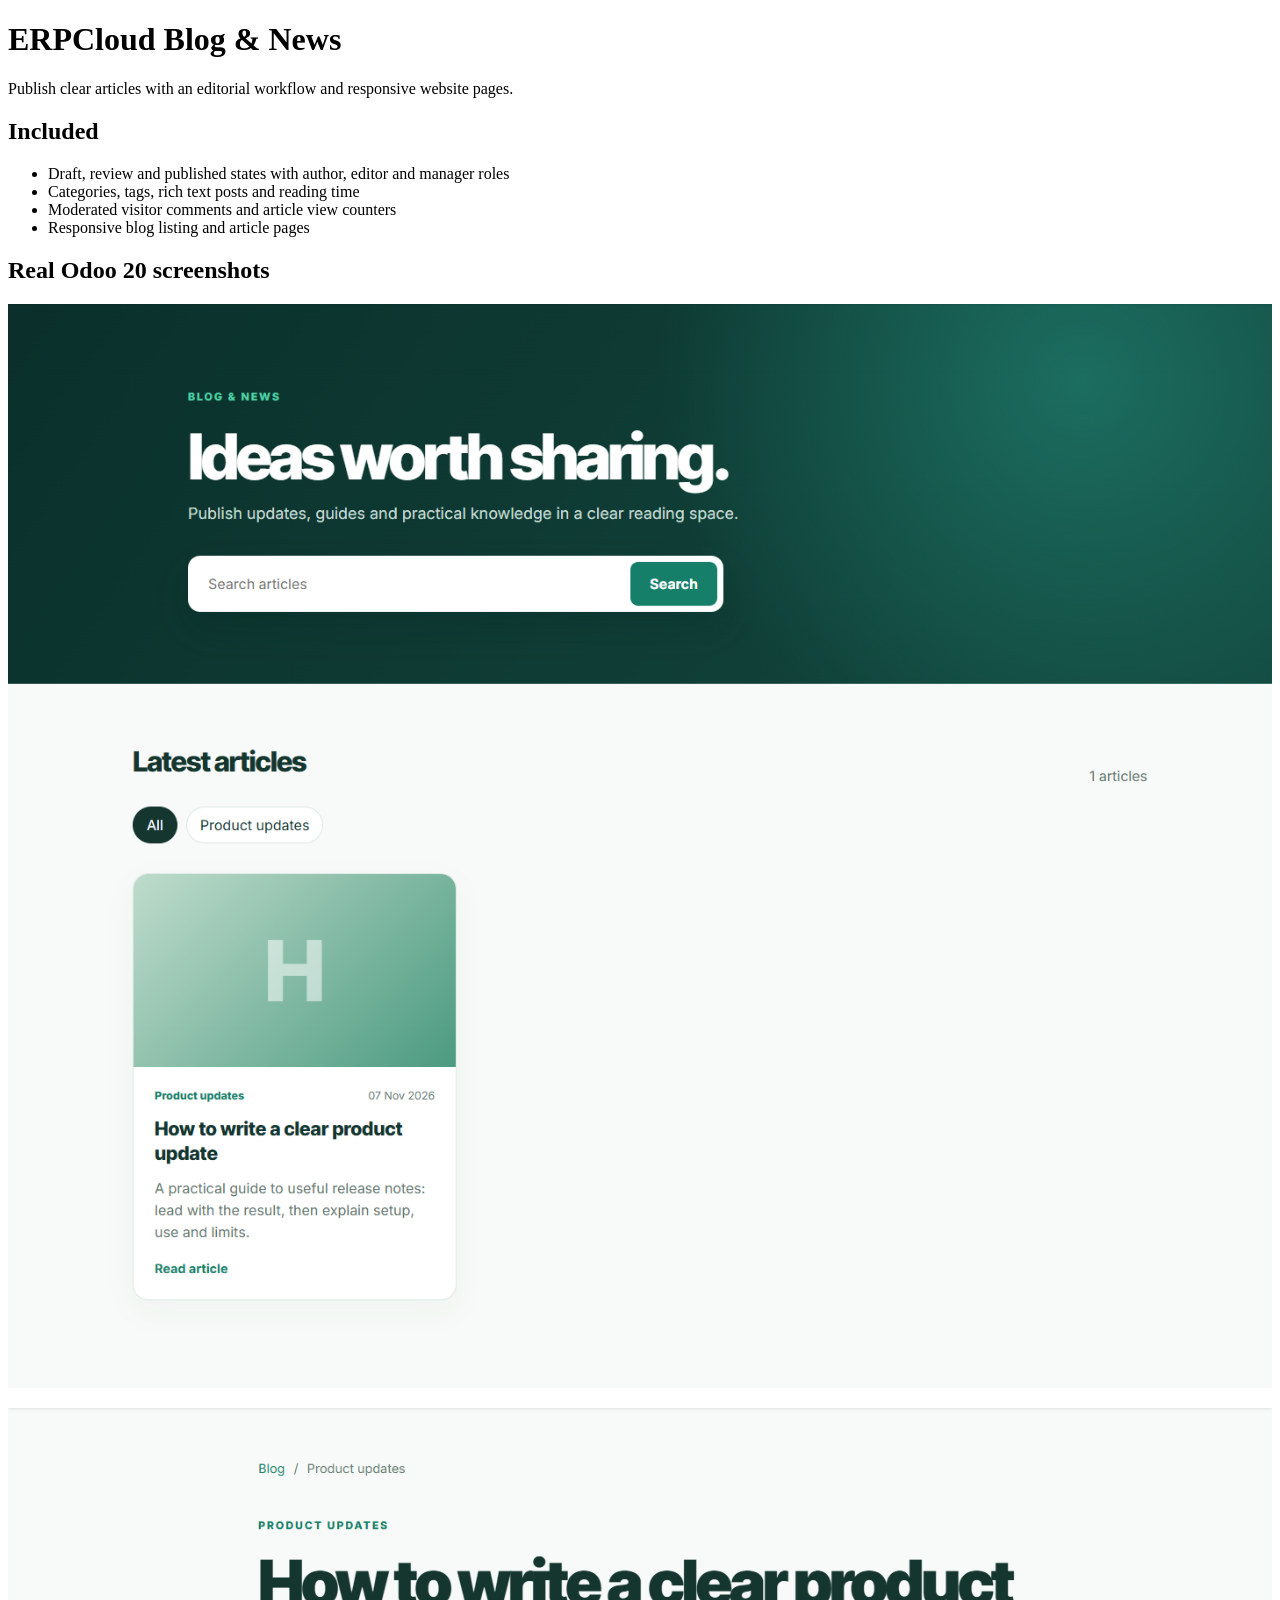
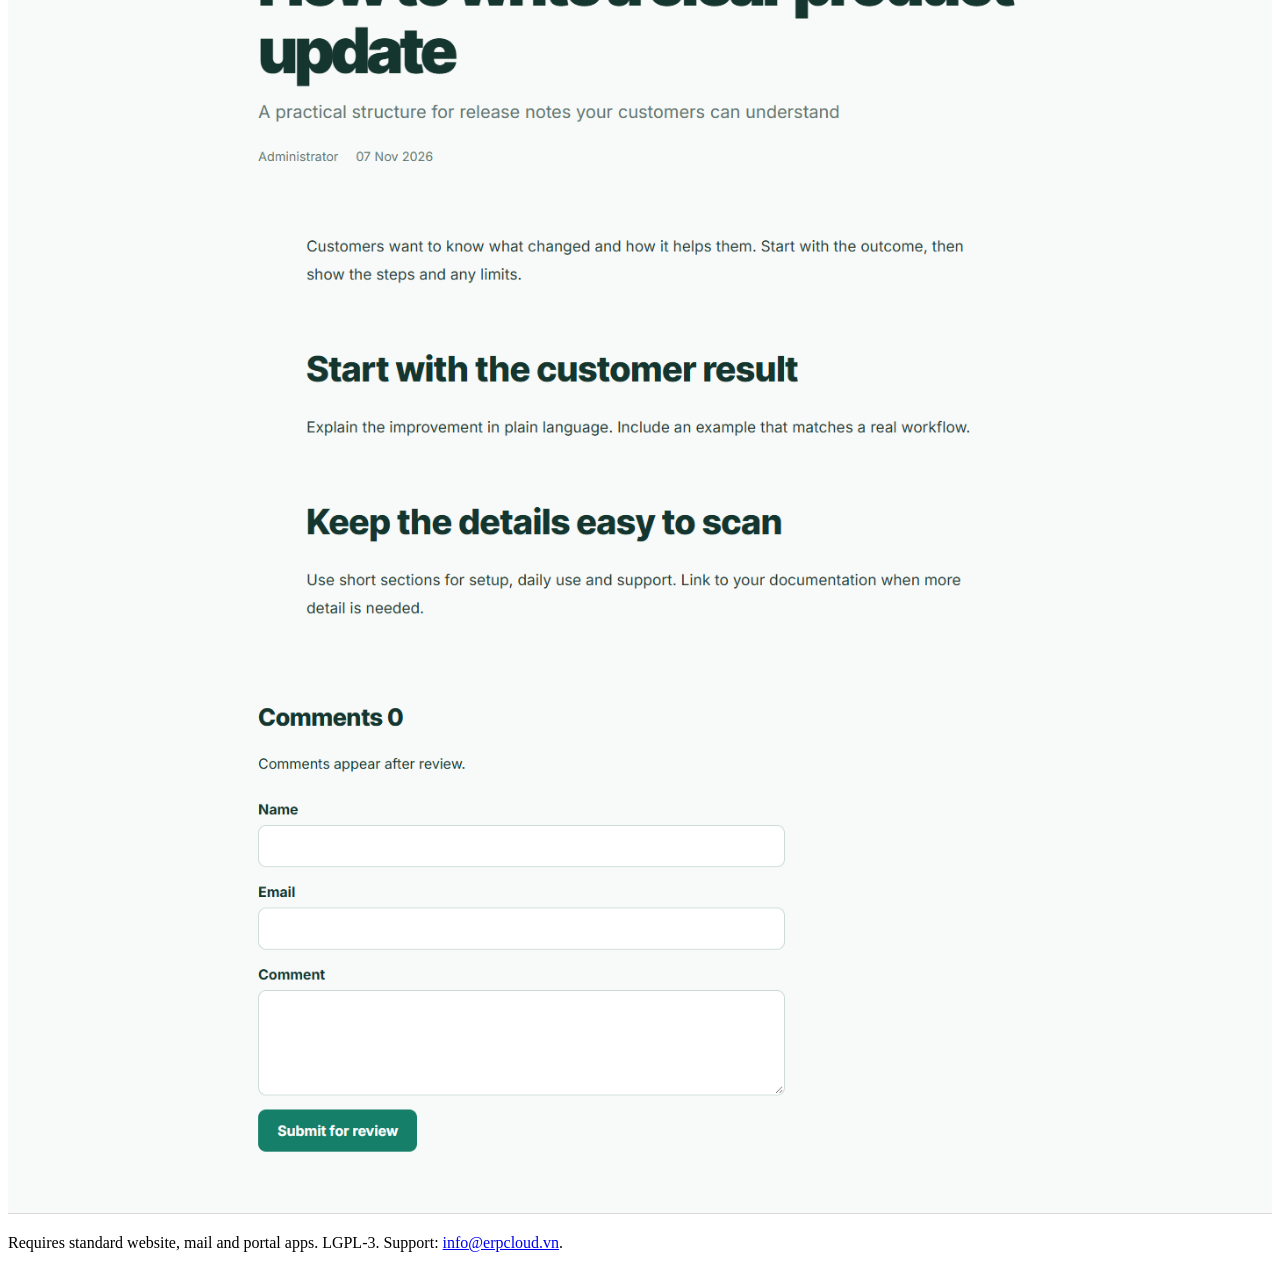
==== erpcloud_blog/static/description/index.html @ 2917d622 "[20.0] Add verified Blog, Video Library and AI Livechat free addons" ====
<!doctype html><html lang="en"><head><meta charset="utf-8"><title>ERPCloud Blog &amp; News</title></head><body><div class="container py-4"><h1>ERPCloud Blog &amp; News</h1><p class="lead">Publish clear articles with an editorial workflow and responsive website pages.</p><h2>Included</h2><ul><li>Draft, review and published states with author, editor and manager roles</li><li>Categories, tags, rich text posts and reading time</li><li>Moderated visitor comments and article view counters</li><li>Responsive blog listing and article pages</li></ul><h2>Real Odoo 20 screenshots</h2><p><img src="screenshot_news.png" alt="Blog listing on Odoo 20" style="max-width:100%;height:auto"></p><p><img src="screenshot_post.png" alt="Article page on Odoo 20" style="max-width:100%;height:auto"></p><p>Requires standard website, mail and portal apps. LGPL-3. Support: <a href="mailto:info@erpcloud.vn">info@erpcloud.vn</a>.</p></div></body></html>
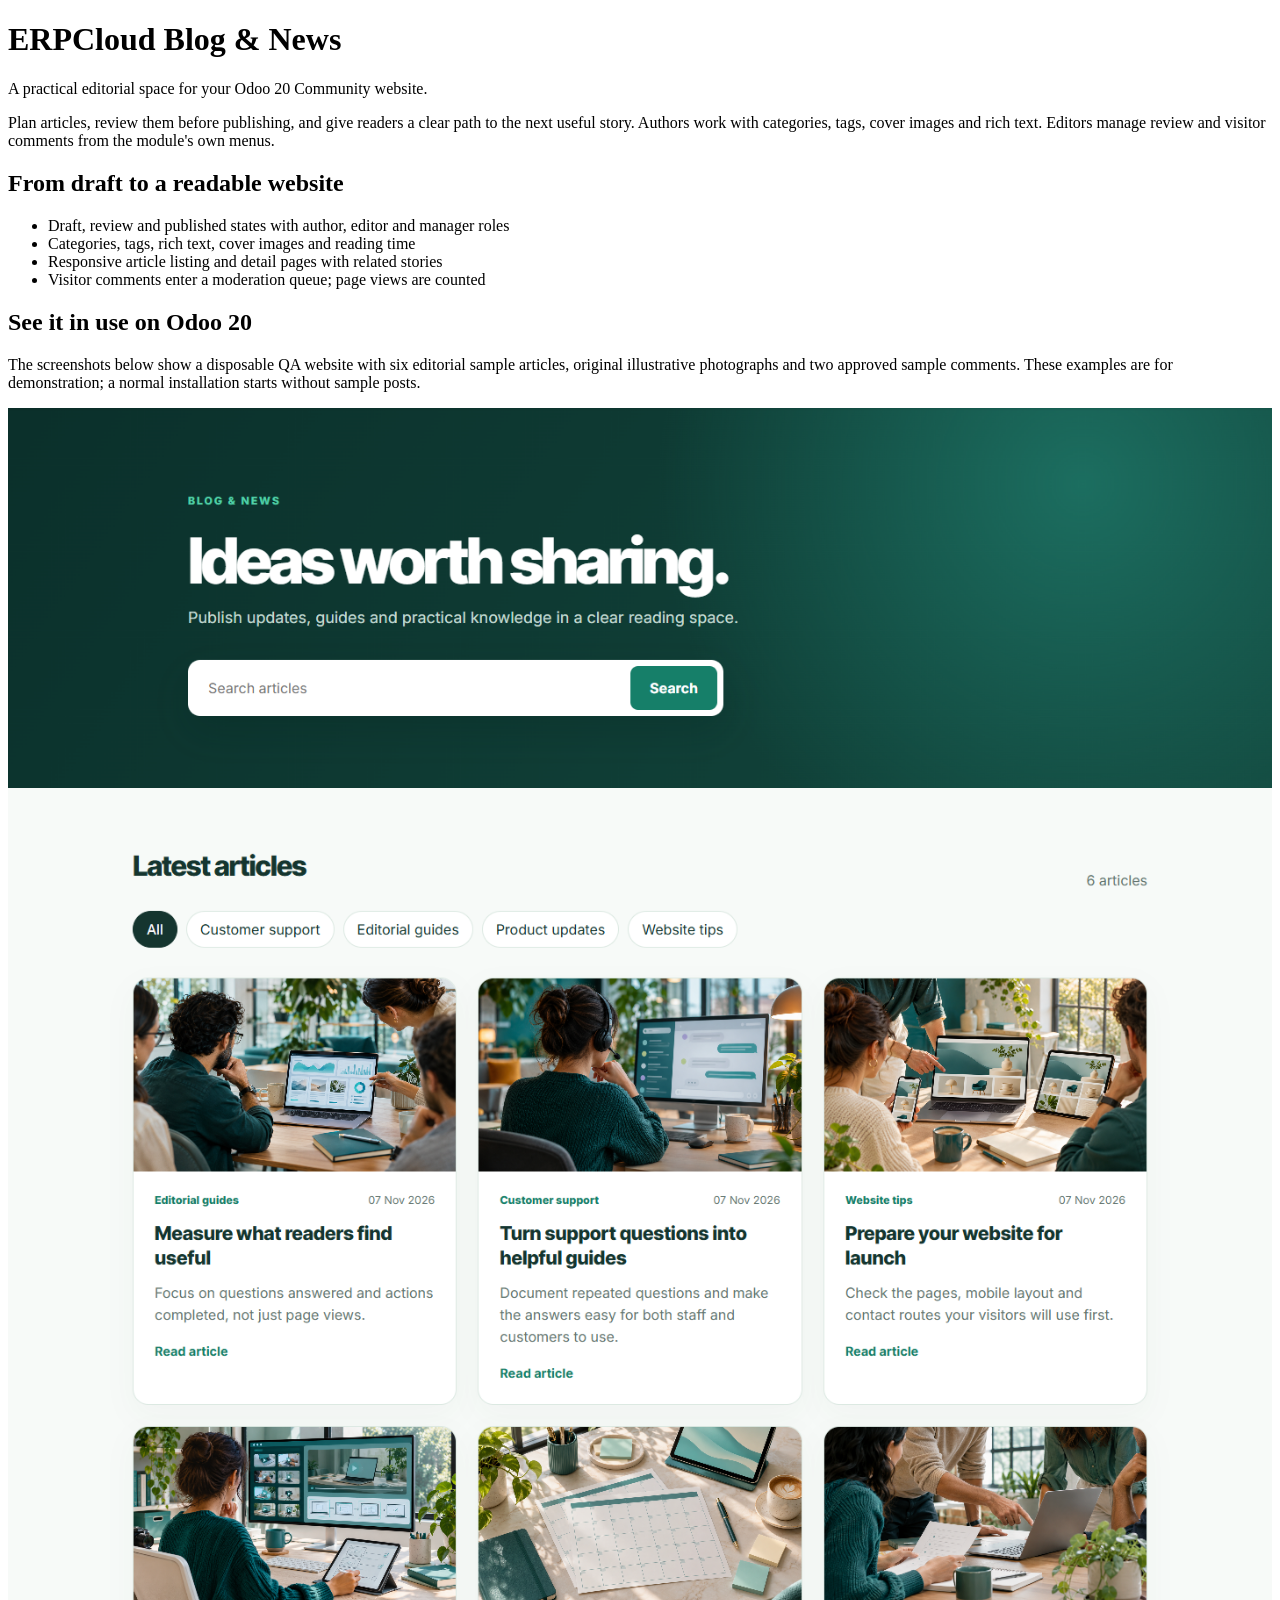
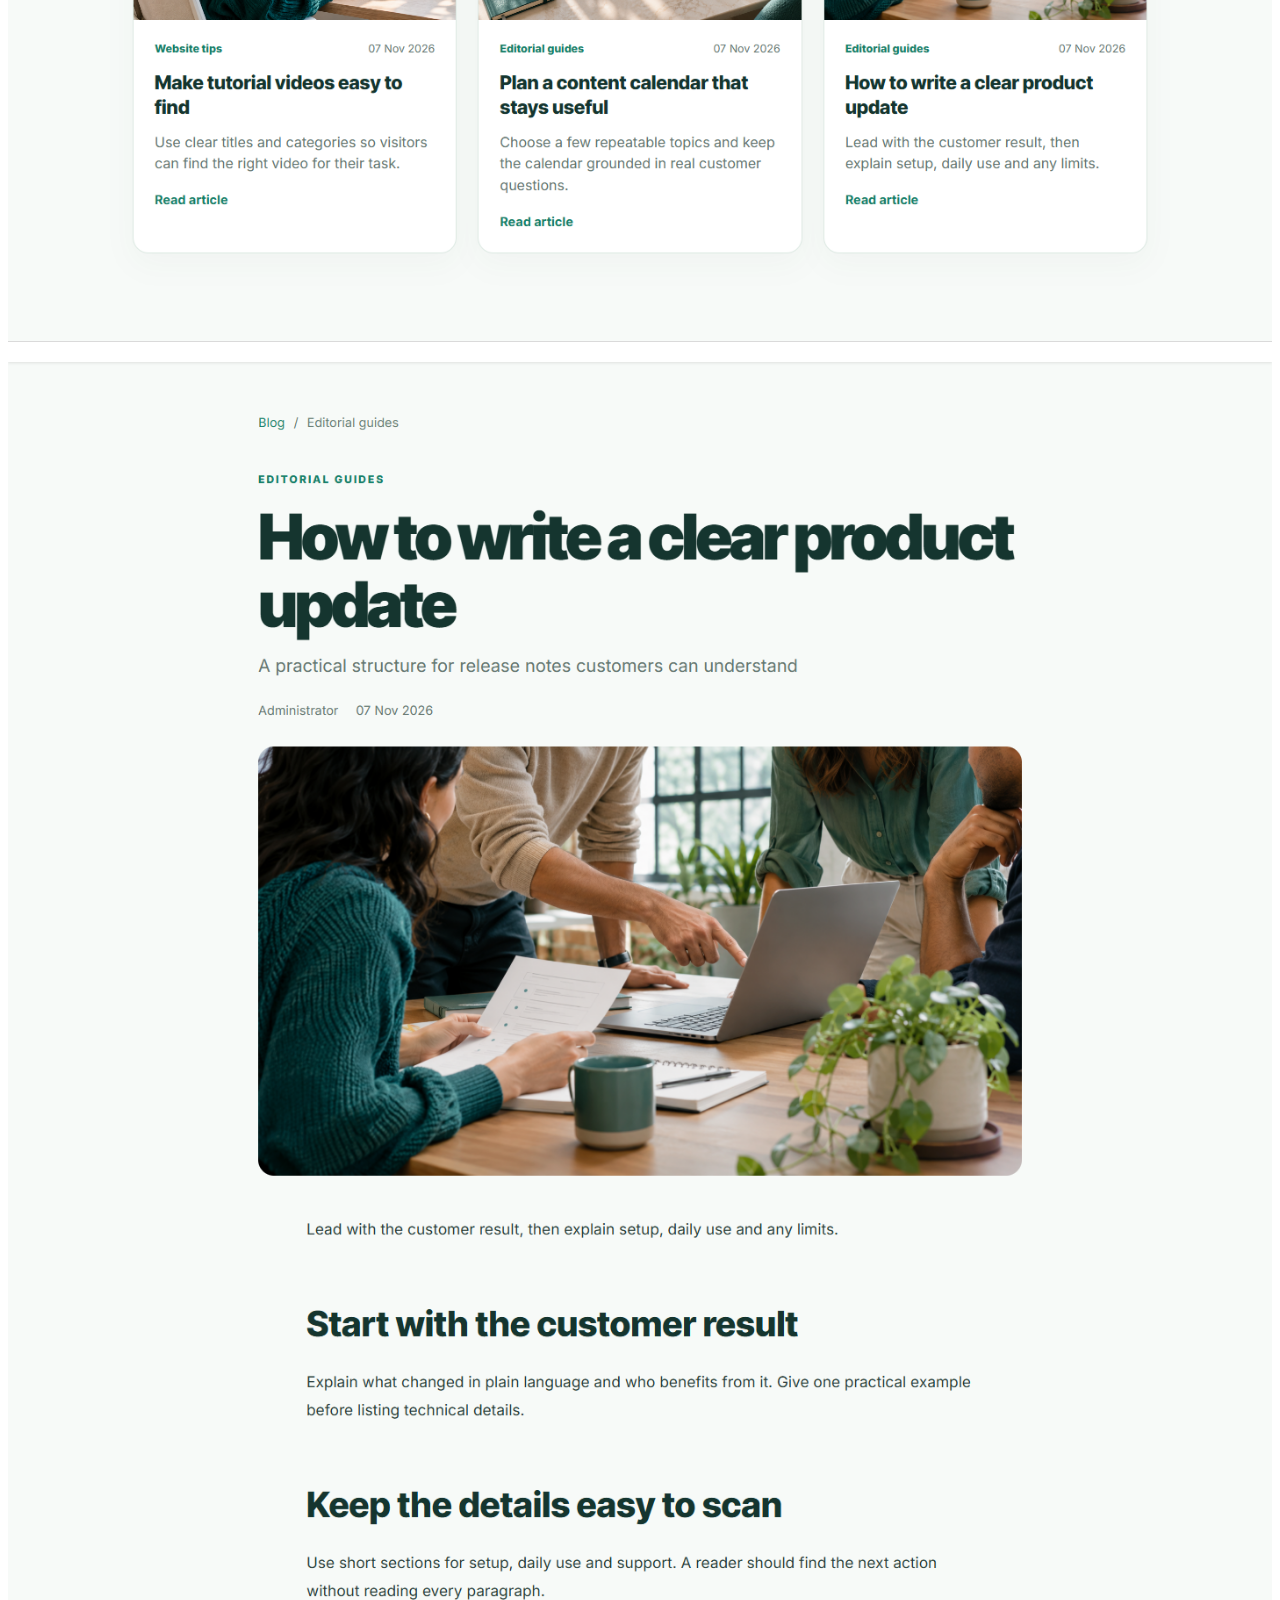
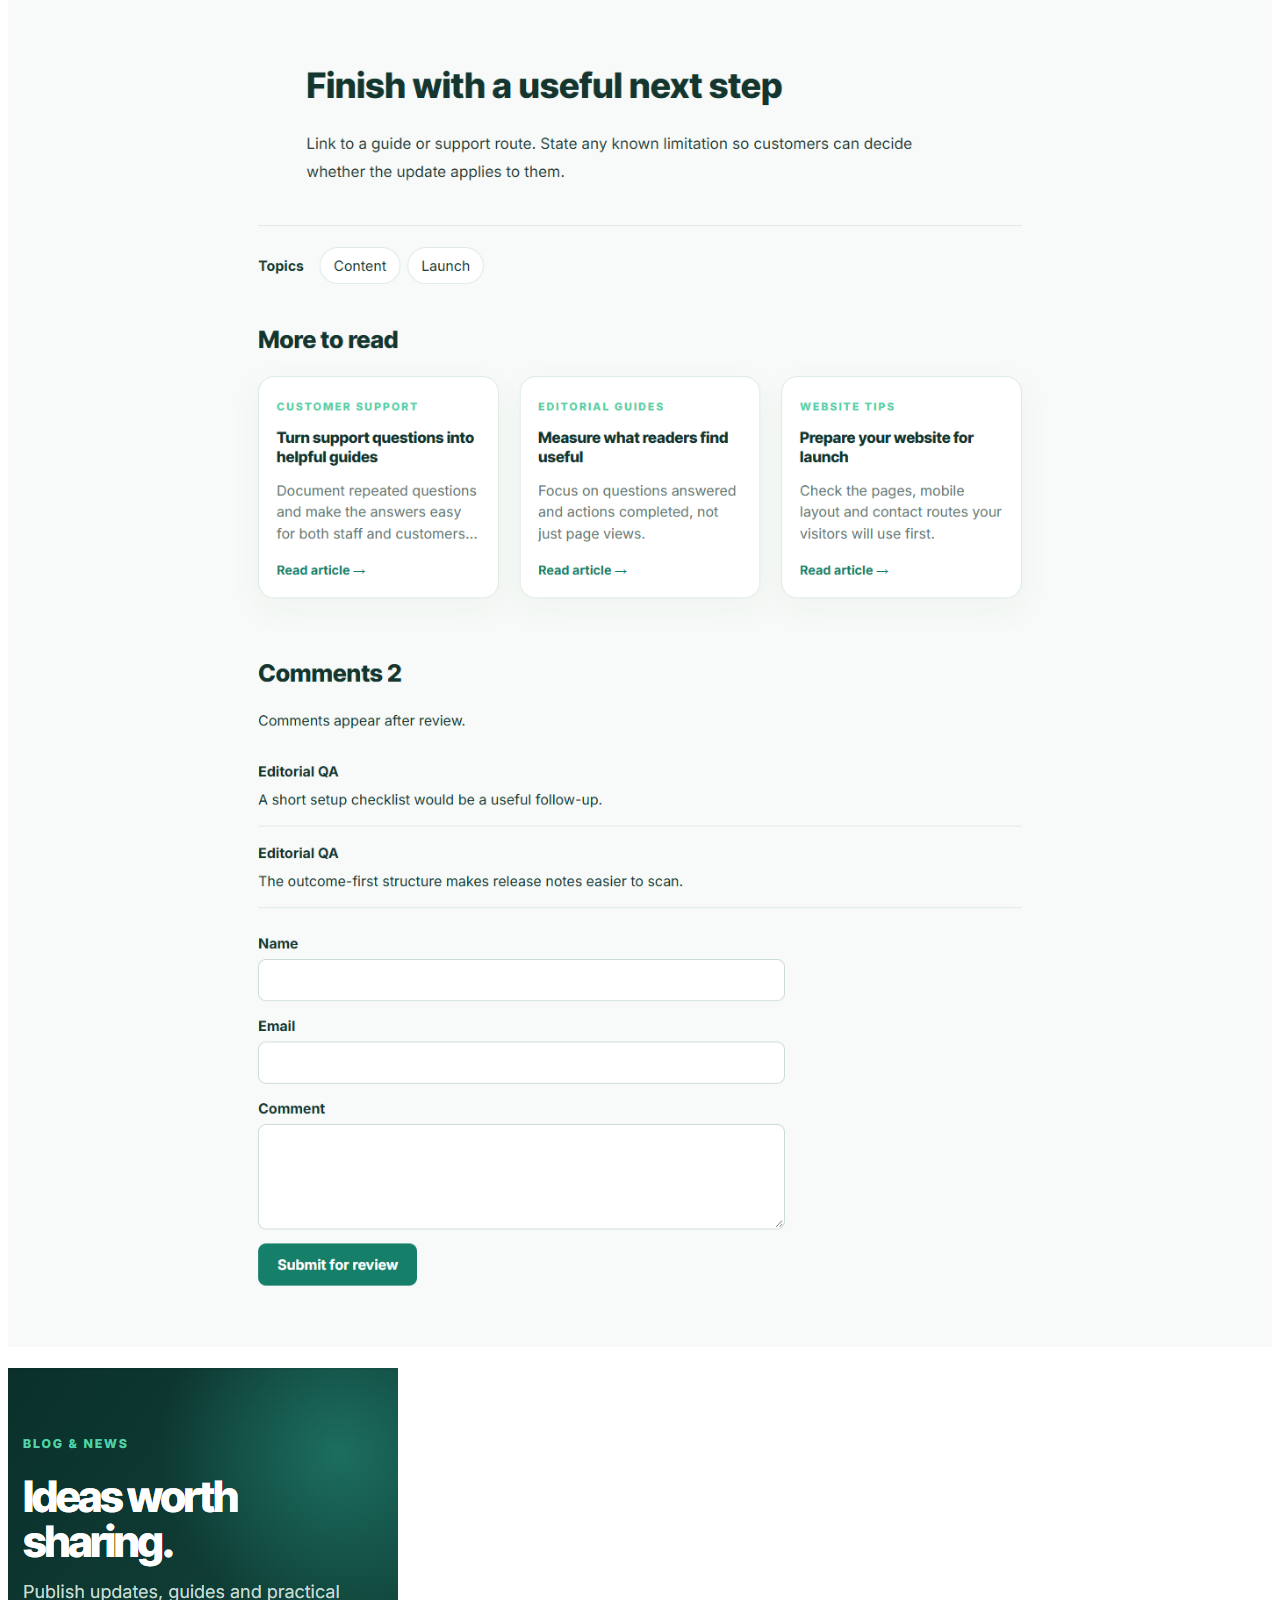
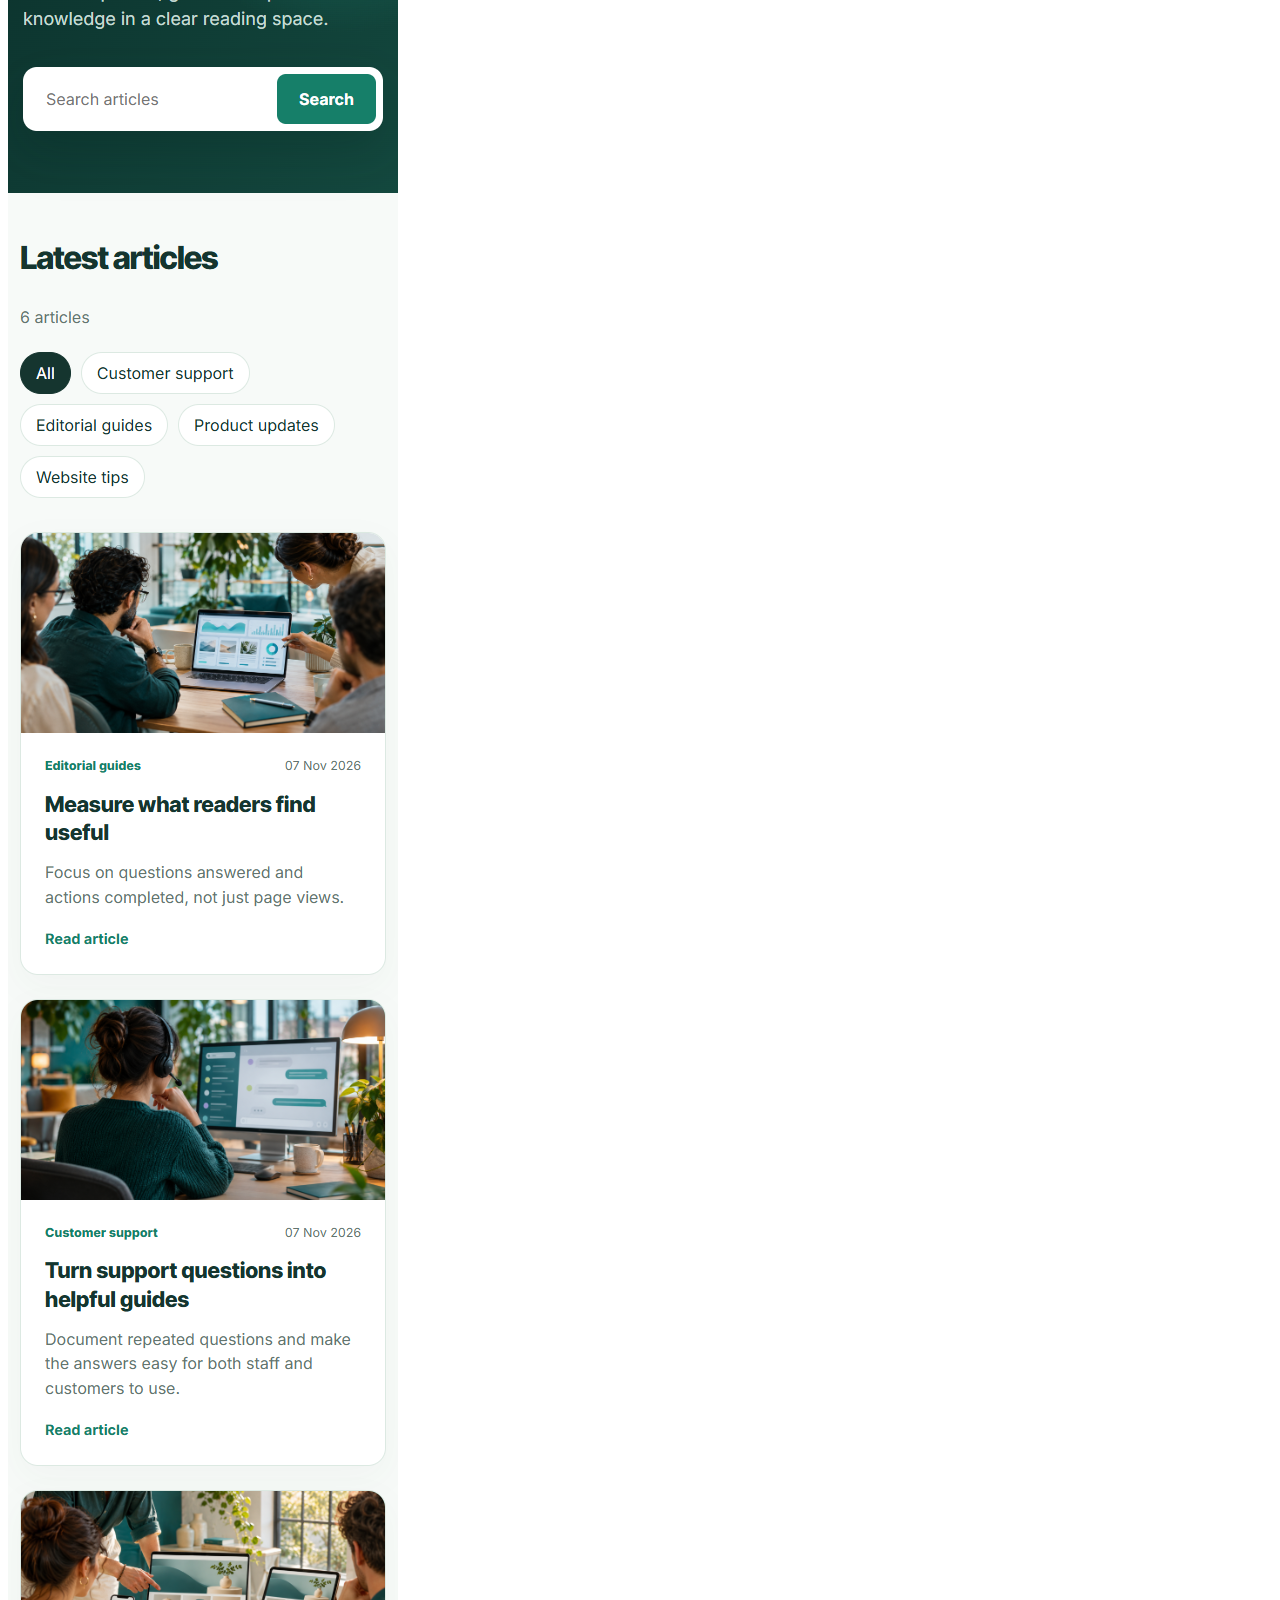
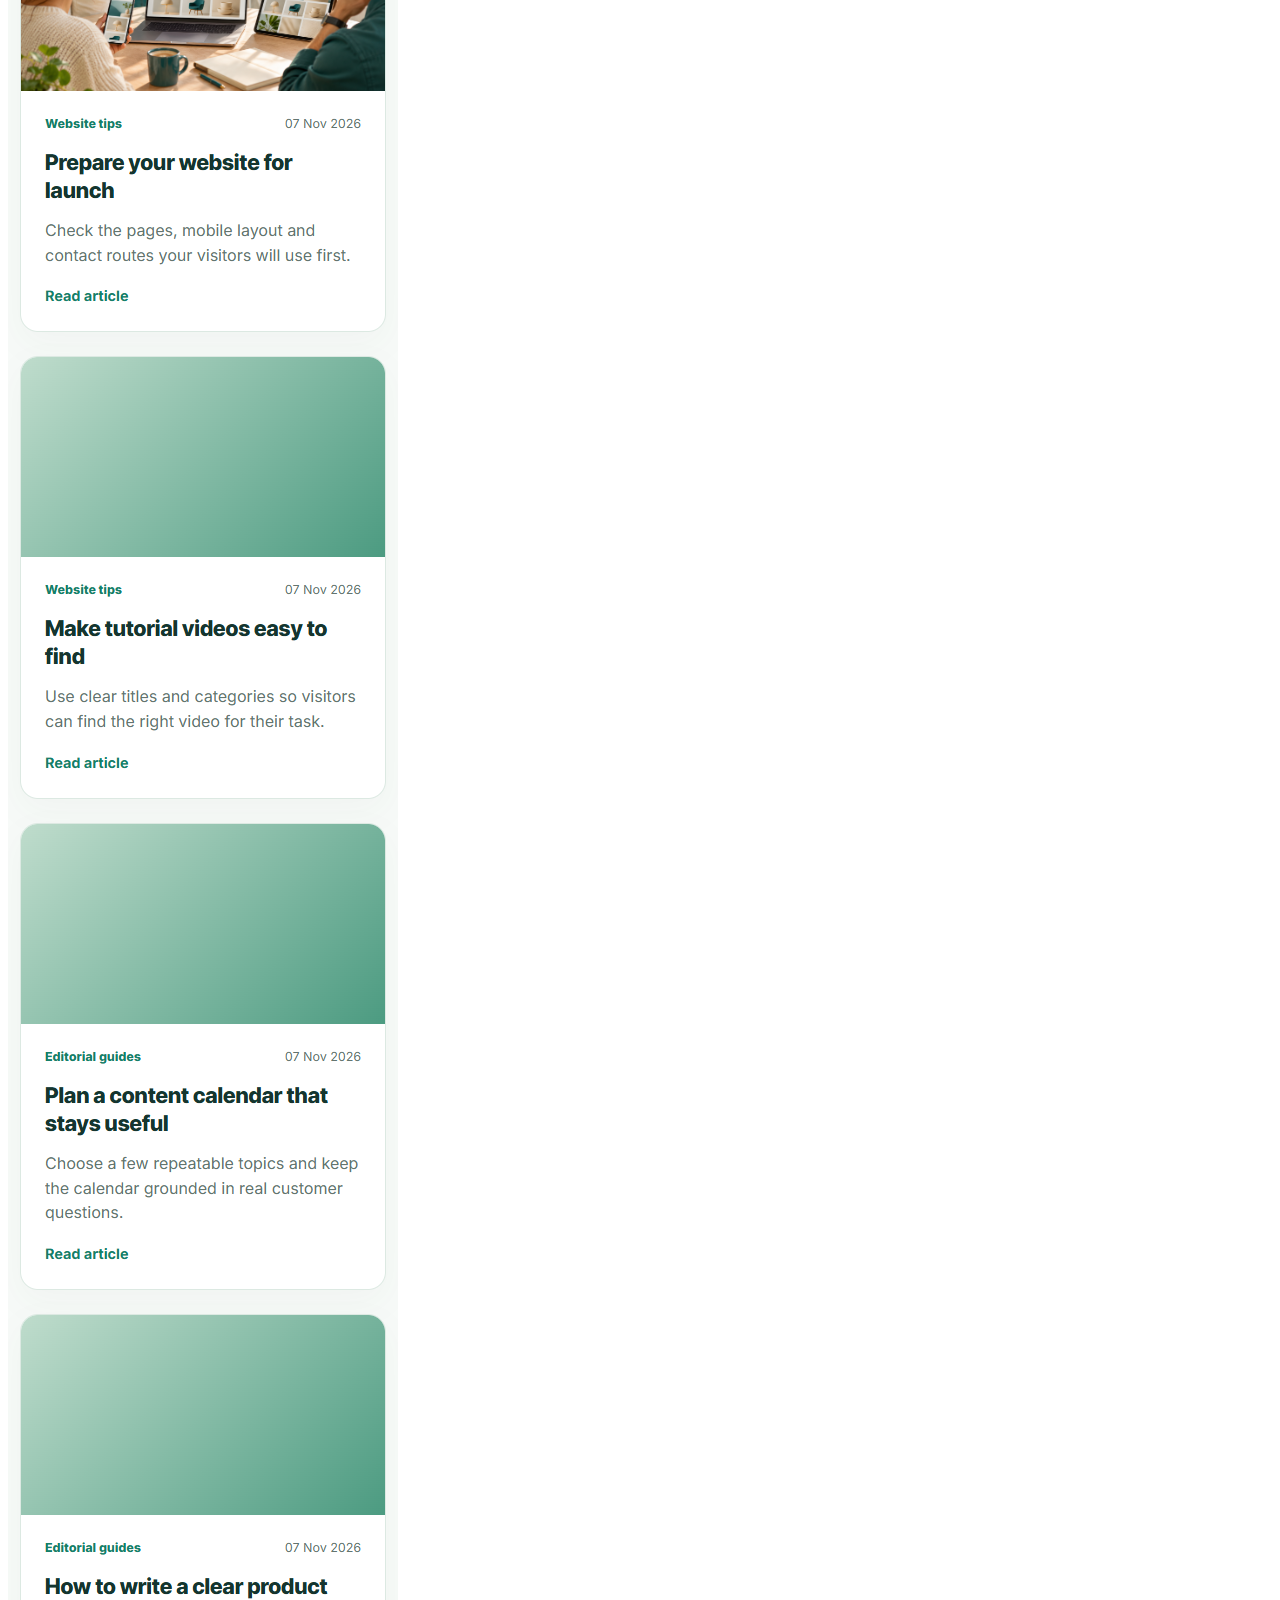
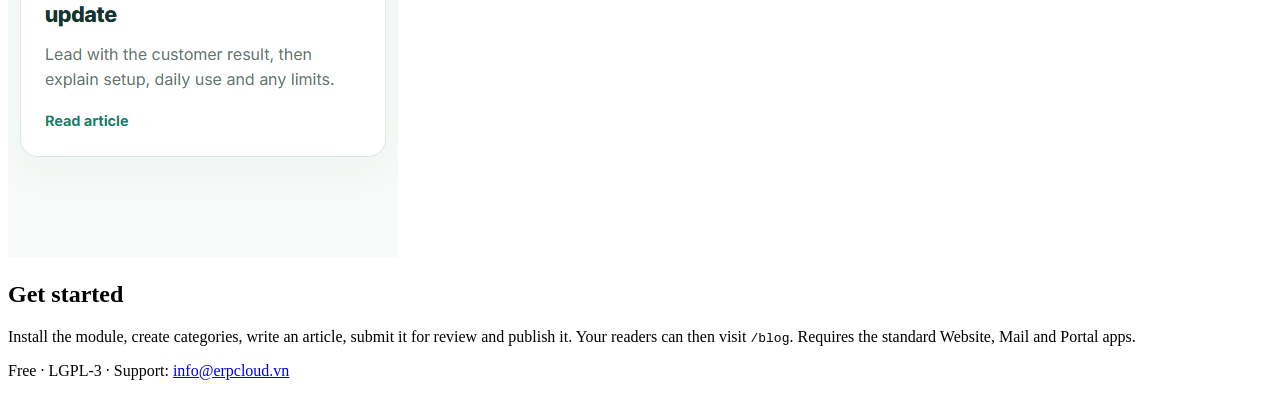
==== commit 9edb2cf2: "Refresh content module demos and fix blog cover images" ====
--- a/erpcloud_blog/static/description/index.html
+++ b/erpcloud_blog/static/description/index.html
@@ -1 +1,16 @@
-<!doctype html><html lang="en"><head><meta charset="utf-8"><title>ERPCloud Blog &amp; News</title></head><body><div class="container py-4"><h1>ERPCloud Blog &amp; News</h1><p class="lead">Publish clear articles with an editorial workflow and responsive website pages.</p><h2>Included</h2><ul><li>Draft, review and published states with author, editor and manager roles</li><li>Categories, tags, rich text posts and reading time</li><li>Moderated visitor comments and article view counters</li><li>Responsive blog listing and article pages</li></ul><h2>Real Odoo 20 screenshots</h2><p><img src="screenshot_news.png" alt="Blog listing on Odoo 20" style="max-width:100%;height:auto"></p><p><img src="screenshot_post.png" alt="Article page on Odoo 20" style="max-width:100%;height:auto"></p><p>Requires standard website, mail and portal apps. LGPL-3. Support: <a href="mailto:info@erpcloud.vn">info@erpcloud.vn</a>.</p></div></body></html>
+<!doctype html>
+<html lang="en"><head><meta charset="utf-8"><title>ERPCloud Blog &amp; News</title></head>
+<body><div class="container py-4">
+<h1>ERPCloud Blog &amp; News</h1>
+<p class="lead">A practical editorial space for your Odoo 20 Community website.</p>
+<p>Plan articles, review them before publishing, and give readers a clear path to the next useful story. Authors work with categories, tags, cover images and rich text. Editors manage review and visitor comments from the module's own menus.</p>
+<h2>From draft to a readable website</h2>
+<ul><li>Draft, review and published states with author, editor and manager roles</li><li>Categories, tags, rich text, cover images and reading time</li><li>Responsive article listing and detail pages with related stories</li><li>Visitor comments enter a moderation queue; page views are counted</li></ul>
+<h2>See it in use on Odoo 20</h2>
+<p>The screenshots below show a disposable QA website with six editorial sample articles, original illustrative photographs and two approved sample comments. These examples are for demonstration; a normal installation starts without sample posts.</p>
+<p><img src="screenshot_news.png" alt="Six illustrated articles in the Odoo 20 blog listing" style="max-width:100%;height:auto"></p>
+<p><img src="screenshot_post.png" alt="Article with cover photo, useful sections and moderated comments" style="max-width:100%;height:auto"></p>
+<p><img src="screenshot_mobile.png" alt="Blog listing on a phone" style="max-width:390px;width:100%;height:auto"></p>
+<h2>Get started</h2><p>Install the module, create categories, write an article, submit it for review and publish it. Your readers can then visit <code>/blog</code>. Requires the standard Website, Mail and Portal apps.</p>
+<p>Free · LGPL-3 · Support: <a href="mailto:info@erpcloud.vn">info@erpcloud.vn</a></p>
+</div></body></html>
